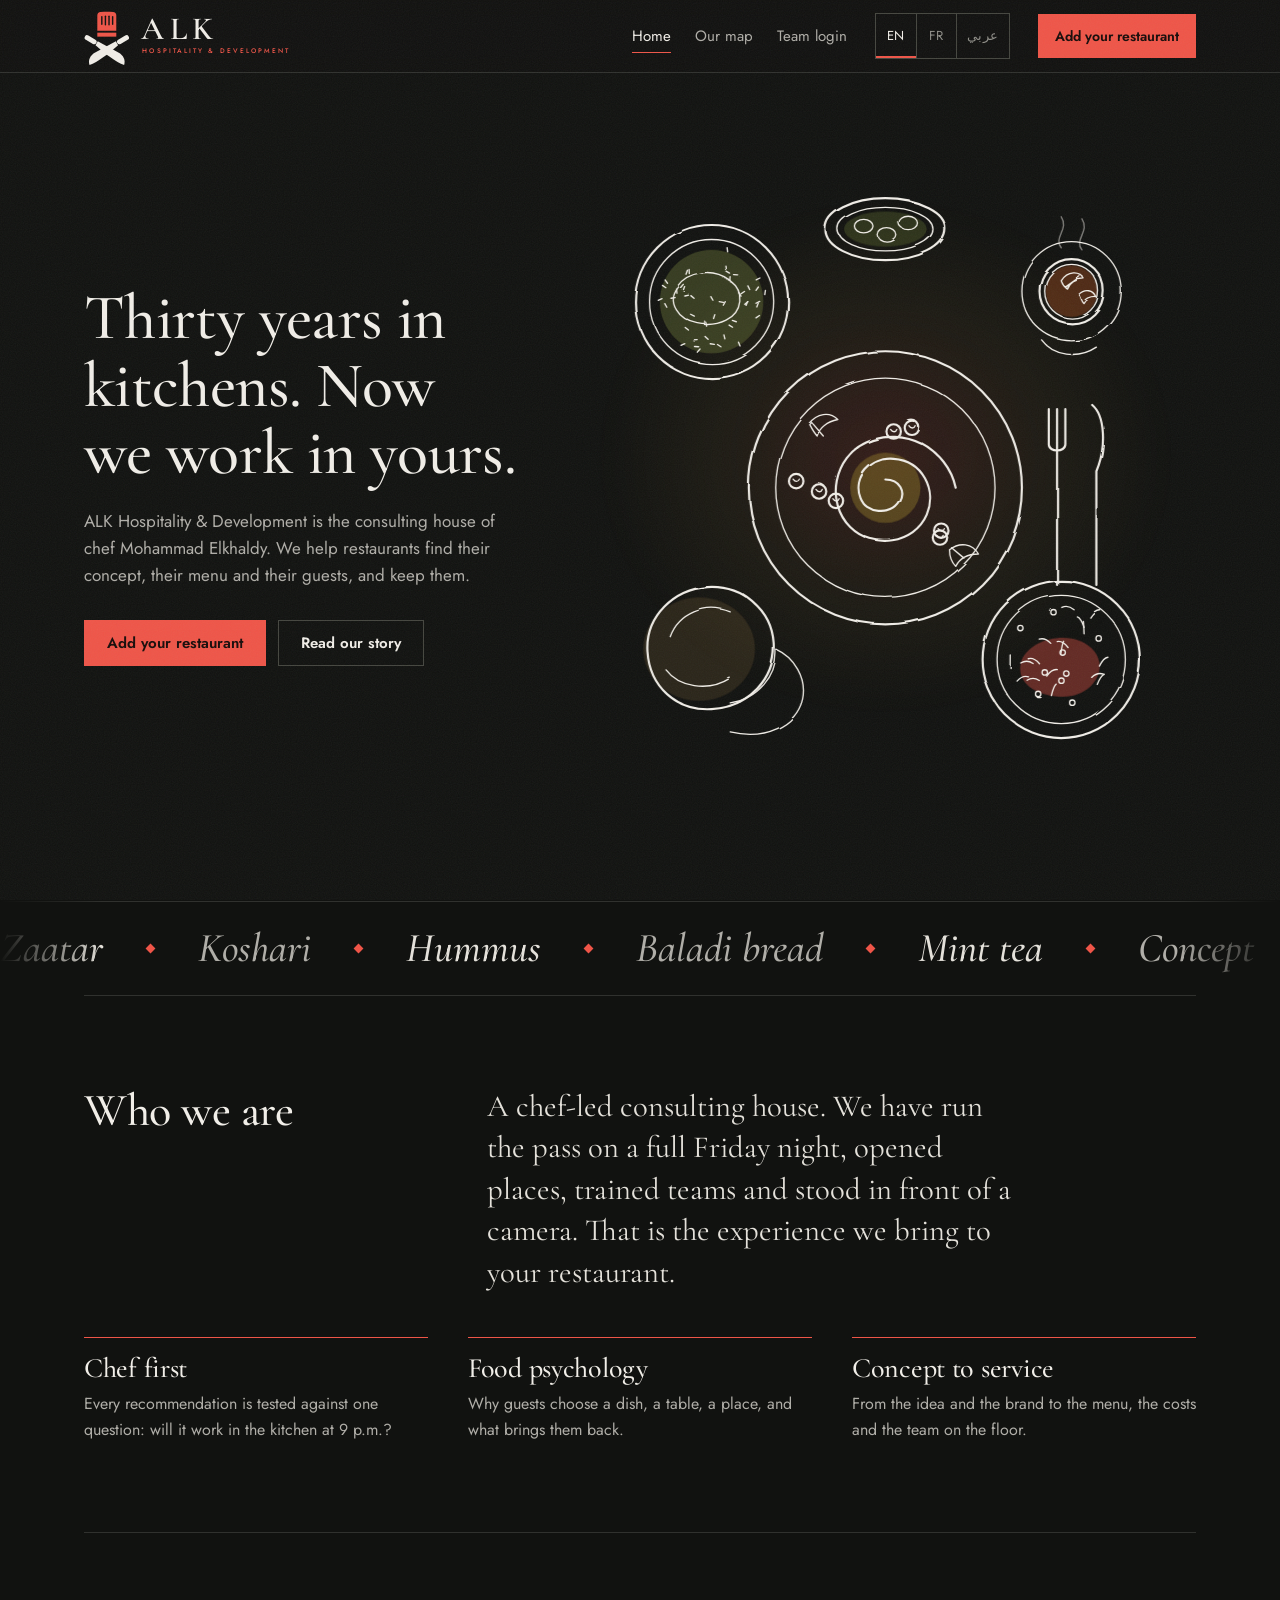
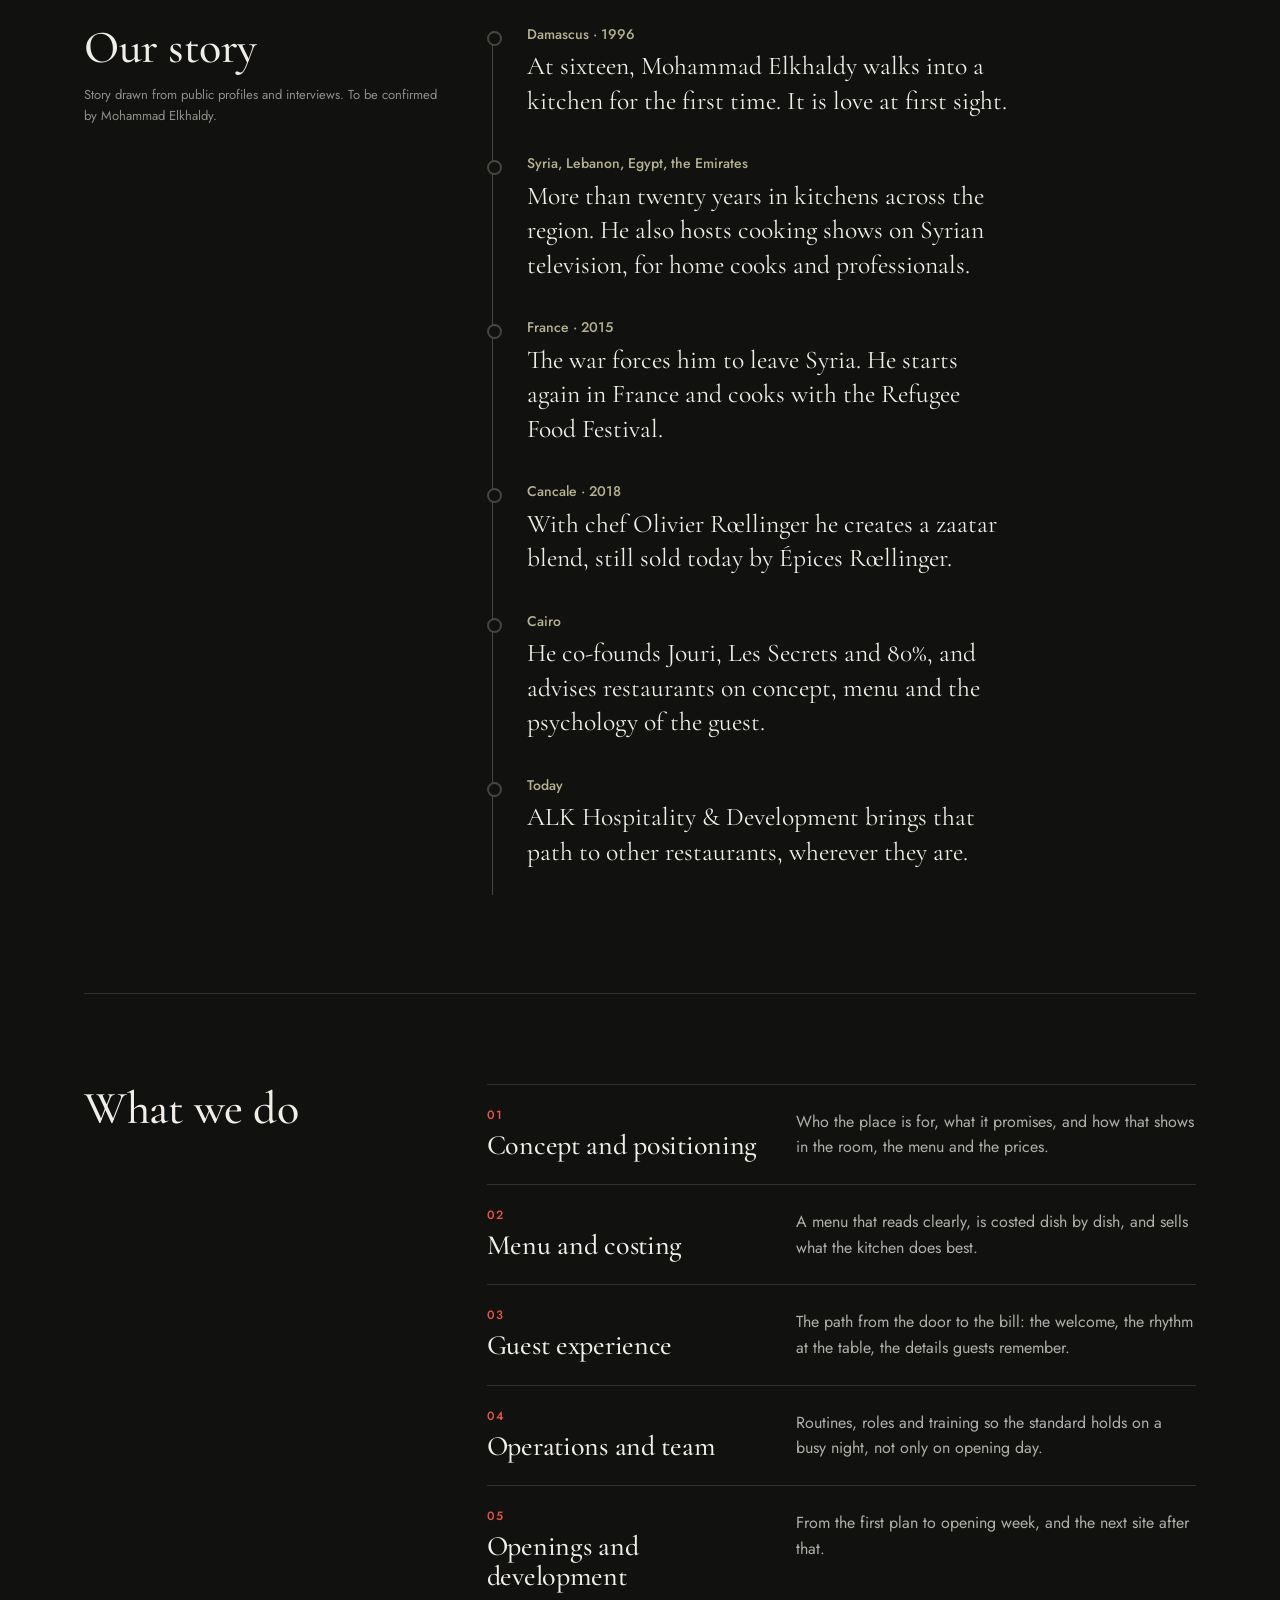
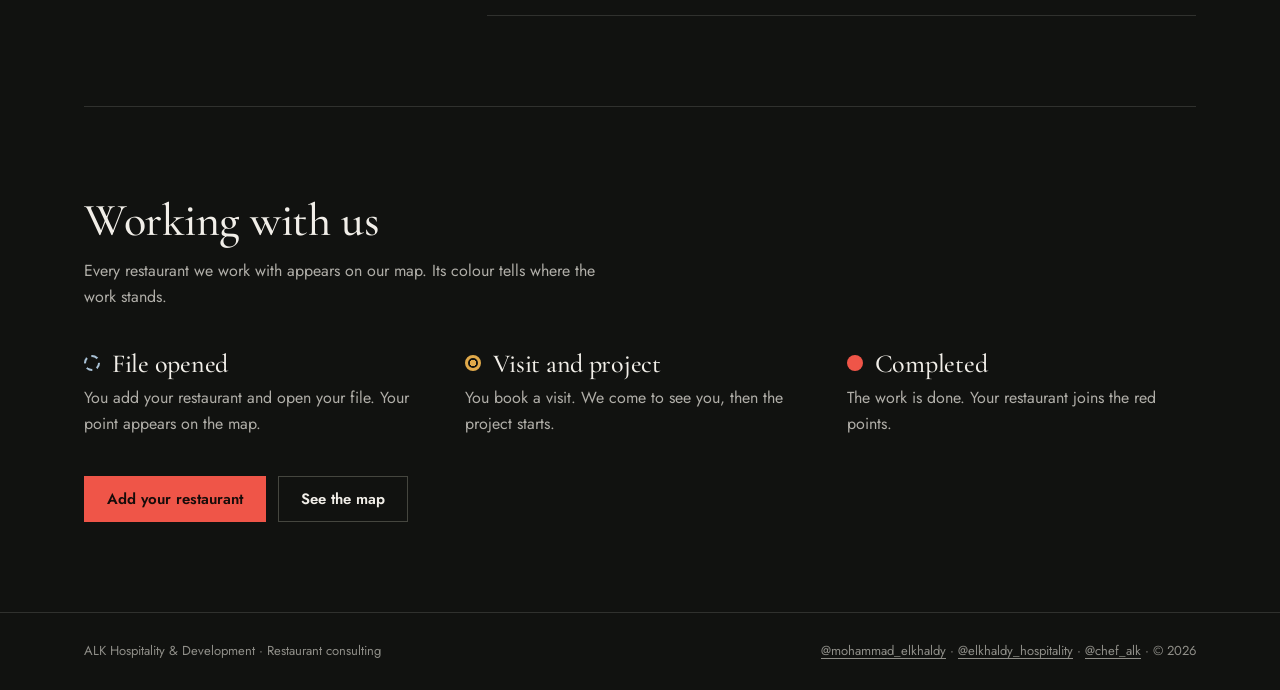
==== index.html @ 363c98c7 "Publish ALK Hospitality website Co-authored-by: Copilot App <223556219+Copilot@users.noreply.github." ====
<!DOCTYPE html>
<html lang="en" dir="ltr">
<head>
<meta charset="utf-8">
<meta name="viewport" content="width=device-width, initial-scale=1">
<meta name="theme-color" content="#111210">
<link rel="icon" href="favicon.svg" type="image/svg+xml">
<title>ALK Hospitality</title>
<link rel="preconnect" href="https://fonts.googleapis.com">
<link rel="preconnect" href="https://fonts.gstatic.com" crossorigin>
<link rel="stylesheet" href="https://fonts.googleapis.com/css2?family=Cormorant+Garamond:ital,wght@0,500;0,600;1,500&family=Jost:wght@400;500;600&family=Amiri:wght@400;700&family=IBM+Plex+Sans+Arabic:wght@400;500;600&display=swap">
<link rel="stylesheet" href="site.css">
<style>
.hero{display:grid;grid-template-columns:minmax(0,5fr) minmax(0,7fr);gap:48px;align-items:center;padding-block:40px 64px;min-height:calc(100vh - 72px)}
.hero h1{font-size:clamp(42px,5vw,68px)}
.hero p{color:var(--muted);font-size:17px;margin:22px 0 0;max-width:44ch}
.acts{display:flex;flex-wrap:wrap;gap:12px;margin-top:30px}
.table{position:relative}
.table::before{content:"";position:absolute;inset:6% 4% 12%;border-radius:50%;background:radial-gradient(closest-side,rgba(239,85,72,.16),rgba(224,169,74,.06) 55%,transparent);filter:blur(12px);animation:glow 7s ease-in-out infinite;pointer-events:none}
.table svg{position:relative}
@keyframes glow{0%,100%{opacity:.55;transform:scale(.95)}50%{opacity:1;transform:scale(1.05)}}
.hero h1,.hero p,.hero .acts{animation:rise 1.1s cubic-bezier(.16,1,.3,1) backwards}
.hero h1{animation-delay:.1s}.hero p{animation-delay:.3s}.hero .acts{animation-delay:.45s}
@keyframes rise{from{opacity:0;transform:translateY(32px)}}
.ticker{margin-inline:calc(50% - 50vw);overflow:hidden;direction:ltr;border-top:1px solid var(--line);padding-block:22px;mask-image:linear-gradient(90deg,transparent,#000 8%,#000 92%,transparent)}
.ticker .track{display:flex;width:max-content;animation:tick 55s linear infinite}
.ticker:hover .track{animation-play-state:paused}
.ticker span{display:flex;align-items:center;gap:44px;padding-inline-end:44px;white-space:nowrap;font:italic 500 clamp(26px,3.2vw,44px)/1.2 var(--display);color:#e4e1da}
.ticker span:nth-child(even){color:var(--muted)}
.ticker+.band{border-top:1px solid var(--line)}
.ticker i{flex:none;width:7px;height:7px;background:var(--red);transform:rotate(45deg)}
@keyframes tick{to{transform:translateX(-50%)}}
.table svg{display:block;width:100%;height:auto;max-height:calc(100vh - 150px)}
.table .note{margin:8px 0 0;text-align:center}
/* the drawing */
.ink{fill:none;stroke:#f1eee8;stroke-width:2.1;stroke-linecap:round;stroke-linejoin:round}
.ink .thin{stroke-width:1.3}
.wash{opacity:.9}
.anim .ink [pathLength]{stroke-dasharray:1;stroke-dashoffset:1;animation:draw var(--dur,1.2s) cubic-bezier(.65,0,.35,1) forwards;animation-delay:var(--t,0s)}
.anim .wash{opacity:0;animation:wash 1.4s ease-out forwards;animation-delay:var(--t,0s)}
.steam path{animation:steam 4s ease-in-out infinite;transform-box:fill-box;transform-origin:center}
.steam path+path{animation-delay:-2s}
@keyframes draw{to{stroke-dashoffset:0}}
@keyframes wash{to{opacity:.9}}
@keyframes steam{0%,100%{opacity:.15;transform:translateY(4px)}50%{opacity:.7;transform:translateY(-4px)}}
.diffs{display:grid;grid-template-columns:repeat(3,minmax(0,1fr));gap:40px;margin-top:44px}
.diffs h3{font-size:28px;padding-top:16px;border-top:1px solid var(--red)}
.diffs p{color:var(--muted);margin:8px 0 0}
.who p.big{font-family:var(--display);font-size:clamp(24px,2.4vw,32px);line-height:1.35;max-width:36ch;margin:0;color:#e4e1da}
:root[dir=rtl] .who p.big{line-height:1.7}
.story{list-style:none;margin:0;padding:0;position:relative}
.story::before{content:"";position:absolute;top:8px;bottom:8px;inset-inline-start:5px;width:1px;background:var(--line2)}
.story li{position:relative;padding:0 0 34px;padding-inline-start:40px}
.story::after{content:"";position:absolute;top:8px;bottom:8px;inset-inline-start:5px;width:1px;background:var(--red);transform-origin:top;transform:scaleY(var(--p,1));transition:transform .25s linear}
.story li::before{content:"";position:absolute;z-index:1;top:8px;inset-inline-start:0;width:11px;height:11px;border-radius:50%;background:var(--bg);border:2px solid var(--line2);transition:background .5s,border-color .5s,box-shadow .5s}
.story li.on::before{border-color:var(--red);background:var(--red);box-shadow:0 0 0 6px rgba(239,85,72,.14)}
.story li b{transition:color .5s}.story li.on b{color:var(--red-ink)}
.story b{display:block;font-weight:500;font-size:14px;color:var(--olive)}
.story p{margin:4px 0 0;font-family:var(--display);font-size:clamp(21px,2vw,26px);line-height:1.35;max-width:40ch}
:root[dir=rtl] .story p{line-height:1.75}
.status{list-style:none;margin:40px 0 0;padding:0;display:grid;grid-template-columns:repeat(3,minmax(0,1fr));gap:32px}
.status h3{font-size:26px;display:flex;align-items:center;gap:12px}
.status p{color:var(--muted);margin:8px 0 0}
.mk{flex:none;width:16px;height:16px;border-radius:50%}
.mk.done{background:var(--red)}.mk.progress{border:3px solid var(--gold);background:radial-gradient(circle,var(--gold) 0 3px,transparent 3.5px)}.mk.open{border:2px dashed var(--steel)}
.join-cta{display:flex;flex-wrap:wrap;gap:12px;margin-top:40px}
@media(prefers-reduced-motion:reduce){.story::after{transform:none}.story li::before{border-color:var(--red)}}
@media(max-width:900px){
  .hero{grid-template-columns:minmax(0,1fr);min-height:0;gap:24px;padding-top:28px}
  .diffs,.status{grid-template-columns:minmax(0,1fr);gap:28px}
}
</style>
</head>
<body>
<header>
  <div class="wrap bar">
    <a class="logo" href="index.html" aria-label="ALK Hospitality &amp; Development">
      <svg viewBox="0 0 236 60" aria-hidden="true"><mask id="toqueCut"><rect x="10" y="0" width="28" height="34" fill="#fff"/><g fill="#000"><rect x="18" y="8.5" width="1.5" height="9.5" rx=".75"/><rect x="21.8" y="8" width="1.5" height="10.5" rx=".75"/><rect x="25.6" y="8" width="1.5" height="10.5" rx=".75"/><rect x="29.4" y="8.5" width="1.5" height="9.5" rx=".75"/></g></mask><g class="toque" fill="#ef5548"><path mask="url(#toqueCut)" d="M14 24V7.6c0-2 1.4-3.3 3.3-3.4 4.5-.5 9-.5 13.4 0 1.9.1 3.3 1.4 3.3 3.4V24Z"/><rect x="14" y="26" width="20" height="4.2"/></g><g fill="#f1eee8"><g class="kl"><g transform="translate(1 30) rotate(30)"><path d="M2.6-2.6h8.6a2.6 2.6 0 0 1 0 5.2H2.6a2.6 2.6 0 0 1 0-5.2Z"/><path d="M14.2-2.3 39-2.9c6-.1 10.6 2.9 11.8 8.4-9.4 1.3-22.6-.1-36.6-3.1Z"/></g></g><g class="kr"><g transform="translate(47 30) scale(-1 1) rotate(30)"><path d="M2.6-2.6h8.6a2.6 2.6 0 0 1 0 5.2H2.6a2.6 2.6 0 0 1 0-5.2Z"/><path d="M14.2-2.3 39-2.9c6-.1 10.6 2.9 11.8 8.4-9.4 1.3-22.6-.1-36.6-3.1Z"/></g></g></g><g class="wm"><text x="60" y="33" fill="#f1eee8" font-family="Cormorant Garamond,Georgia,serif" font-size="34" font-weight="600" letter-spacing="6">ALK</text><text x="61.5" y="47.5" fill="#ef5548" font-family="Jost,Avenir Next,Segoe UI,sans-serif" font-size="7" font-weight="500" letter-spacing="2.2">HOSPITALITY &amp; DEVELOPMENT</text></g></svg>
    </a>
    <nav aria-label="Main"><a href="index.html" aria-current="page" data-t="navHome">Home</a><a href="map.html" data-t="navMap">Our map</a><a href="login.html">Team login</a></nav>
    <div class="langs" id="langs" role="group" aria-label="Language / Langue / اللغة"><button type="button" data-l="en" lang="en" aria-pressed="true">EN</button><button type="button" data-l="fr" lang="fr" aria-pressed="false">FR</button><button type="button" data-l="ar" lang="ar" aria-pressed="false">عربي</button></div>
    <a class="btn" href="map.html#join" data-t="cta">Add your restaurant</a>
  </div>
</header>

<main class="wrap">
  <section class="hero" aria-labelledby="h1">
    <div>
      <h1 id="h1" data-t="h1">Thirty years in kitchens. Now we work in yours.</h1>
      <p data-t="lead">ALK Hospitality &amp; Development is the consulting house of chef Mohammad Elkhaldy.</p>
      <div class="acts"><a class="btn" href="map.html#join" data-t="cta">Add your restaurant</a><a class="btn ghost" href="#story" data-t="readStory">Read our story</a></div>
    </div>
    <figure class="table" style="margin:0">
      <svg id="draw" viewBox="0 0 600 600" role="img" aria-labelledby="drawcap">
        <defs>
          <filter id="hand" x="-5%" y="-5%" width="110%" height="110%"><feTurbulence type="fractalNoise" baseFrequency=".022" numOctaves="2" seed="7"/><feDisplacementMap in="SourceGraphic" scale="3.2"/></filter>
        </defs>
        <!-- washes: colour sits inside the lines -->
        <g class="wash" style="--t:5.2s">
          <circle cx="132" cy="132" r="50" fill="#6f7a3a" opacity=".45"/>
          <circle cx="300" cy="312" r="34" fill="#b9a02e" opacity=".35"/>
          <path d="M432,478 c10,-22 52,-30 70,-8 c14,18 -2,44 -30,44 c-26,0 -48,-14 -40,-36z" fill="#ef5548" opacity=".42"/>
          <circle cx="480" cy="122" r="25" fill="#9c4a1e" opacity=".5"/>
          <ellipse cx="300" cy="62" rx="40" ry="17" fill="#4f5a2a" opacity=".5"/>
          <ellipse cx="120" cy="468" rx="54" ry="50" fill="#c99a5b" opacity=".16"/>
        </g>
        <g class="ink" filter="url(#hand)" id="lines">
          <!-- zaatar bowl, top left -->
          <circle cx="132" cy="132" r="74" style="--t:.1s"/>
          <circle cx="132" cy="132" r="60" class="thin" style="--t:.5s"/>
          <path d="M100,118 c10,-14 34,-18 50,-6 c14,10 12,30 -4,38 c-16,8 -40,4 -48,-10 c-5,-8 -3,-16 2,-22" class="thin" style="--t:1s"/>
          <g id="zaatar" class="thin"></g>
          <!-- hummus plate, centre -->
          <circle cx="300" cy="312" r="132" style="--t:.4s;--dur:1.5s"/>
          <circle cx="300" cy="312" r="106" class="thin" style="--t:.9s;--dur:1.4s"/>
          <path d="M300,312 m0,-8 c14,0 20,12 14,22 c-8,14 -32,12 -38,-4 c-8,-20 10,-40 32,-38 c28,2 42,30 32,54 c-12,28 -52,34 -74,12 c-24,-24 -16,-68 16,-82 c36,-16 78,6 86,44" style="--t:1.6s;--dur:2s"/>
          <g id="chick"></g>
          <path d="M226,250 c8,-10 20,-12 28,-4 c-10,2 -18,8 -20,16 c-4,-4 -6,-8 -8,-12z M240,262 l-12,-14" class="thin" style="--t:3.4s"/>
          <path d="M362,372 c10,-8 22,-6 28,4 c-10,0 -18,4 -22,12 c-4,-4 -6,-10 -6,-16z M376,380 l-12,-10" class="thin" style="--t:3.6s"/>
          <!-- mint tea, top right -->
          <circle cx="480" cy="122" r="48" class="thin" style="--t:.7s"/>
          <circle cx="480" cy="122" r="31" style="--t:1.1s"/>
          <circle cx="480" cy="122" r="26" class="thin" style="--t:1.4s"/>
          <path d="M470,112 c6,-10 18,-10 22,-2 c-8,0 -14,4 -16,10 c-3,-2 -5,-5 -6,-8z M474,118 l14,-10 M488,126 c6,-6 14,-4 16,2 c-6,0 -10,2 -12,6 c-2,-2 -3,-5 -4,-8z" class="thin" style="--t:2.6s"/>
          <path d="M452,170 c10,14 34,18 52,6" class="thin" style="--t:2s"/>
          <!-- cutlery, right of the plate -->
          <path d="M466,236 l0,170 M458,236 l0,34 c0,8 16,8 16,0 l0,-34 M466,236 l0,30" style="--t:2.2s"/>
          <path d="M500,232 c12,10 14,40 4,64 l0,110" style="--t:2.4s"/>
          <!-- baladi bread, bottom left -->
          <path d="M70,470 c-2,-34 26,-60 58,-62 c34,-2 62,22 64,54 c2,34 -24,62 -60,64 c-34,2 -60,-22 -62,-56z" style="--t:1.2s"/>
          <path d="M92,456 c8,-22 34,-34 58,-24 M88,488 c12,16 40,22 62,8" class="thin" style="--t:2.8s"/>
          <path d="M150,520 c26,-4 46,-26 44,-52 c18,8 30,28 26,48 c-6,26 -36,40 -70,32" class="thin" style="--t:2s"/>
          <!-- koshari bowl, bottom right -->
          <circle cx="470" cy="478" r="76" style="--t:1.4s"/>
          <circle cx="470" cy="478" r="62" class="thin" style="--t:1.8s"/>
          <g id="kosh" class="thin"></g>
          <!-- olives dish, top -->
          <ellipse cx="300" cy="62" rx="58" ry="30" style="--t:1.6s"/>
          <ellipse cx="300" cy="62" rx="46" ry="21" class="thin" style="--t:2s"/>
          <ellipse cx="280" cy="60" rx="9" ry="6.5" class="thin" style="--t:3s;--dur:.5s"/>
          <ellipse cx="302" cy="68" rx="9" ry="6.5" class="thin" style="--t:3.2s;--dur:.5s"/>
          <ellipse cx="322" cy="56" rx="9" ry="6.5" class="thin" style="--t:3.4s;--dur:.5s"/>
        </g>
        <g class="steam" stroke="#f1eee8" stroke-width="1.3" fill="none" stroke-linecap="round" opacity=".5">
          <path d="M470,80 c-8,-10 8,-18 0,-30"/><path d="M490,82 c-8,-10 8,-18 0,-30"/>
        </g>
      </svg>
      <figcaption class="vh" id="drawcap" data-t="drawNote"></figcaption>
    </figure>
  </section>

  <div class="ticker" aria-hidden="true"><div class="track" id="ticker"></div></div>

  <section class="band who" aria-labelledby="h-who">
    <div class="split">
      <h2 id="h-who" data-t="whoTitle">Who we are</h2>
      <p class="big" data-t="whoBody">A chef-led consulting house.</p>
    </div>
    <div class="diffs" id="diffs"></div>
  </section>

  <section class="band split" id="story" aria-labelledby="h-story">
    <div><h2 id="h-story" data-t="storyTitle">Our story</h2><p class="note" data-t="storyNote" style="margin-top:14px"></p></div>
    <ol class="story" id="storyList"></ol>
  </section>

  <section class="band split" aria-labelledby="h-svc">
    <h2 id="h-svc" data-t="svcTitle">What we do</h2>
    <ul class="rows" id="svc"></ul>
  </section>

  <section class="band" aria-labelledby="h-join">
    <h2 id="h-join" data-t="joinTitle">Working with us</h2>
    <p style="color:var(--muted);max-width:52ch;margin:14px 0 0" data-t="joinBody"></p>
    <ol class="status" id="steps"></ol>
    <div class="join-cta"><a class="btn" href="map.html#join" data-t="cta">Add your restaurant</a><a class="btn ghost" href="map.html" data-t="seeMap">See the map</a></div>
  </section>
</main>

<footer><div class="wrap"><span data-t="foot"></span><span><a href="https://www.instagram.com/mohammad_elkhaldy/">@mohammad_elkhaldy</a> · <a href="https://www.instagram.com/elkhaldy_hospitality/">@elkhaldy_hospitality</a> · <a href="https://www.instagram.com/chef_alk/">@chef_alk</a> · © 2026</span></div></footer>

<script src="site.js"></script>
<script>
{
// seeded scatter for zaatar specks, chickpeas and koshari
let seed = 11; const rnd = () => (seed = (seed * 16807) % 2147483647) / 2147483647;
const NS = "http://www.w3.org/2000/svg";
const add = (g, tag, attrs) => { const e = document.createElementNS(NS, tag); for (const k in attrs) e.setAttribute(k, attrs[k]); g.appendChild(e); return e; };
const scatter = (id, cx, cy, r, n, fn) => { const g = document.getElementById(id); for (let i = 0; i < n; i++) { const a = rnd() * 6.283, d = Math.sqrt(rnd()) * r; fn(g, cx + Math.cos(a) * d, cy + Math.sin(a) * d, i); } };
scatter("zaatar", 132, 132, 52, 46, (g, x, y, i) => { const a = rnd() * 6.283; add(g, "path", {d:`M${x.toFixed(1)},${y.toFixed(1)} l${(Math.cos(a)*4).toFixed(1)},${(Math.sin(a)*4).toFixed(1)}`, style:`--t:${(1.8 + i * .03).toFixed(2)}s;--dur:.4s`}); });
scatter("chick", 300, 312, 90, 9, (g, x, y, i) => { if (Math.hypot(x - 300, y - 312) < 46) return; add(g, "circle", {cx:x.toFixed(1), cy:y.toFixed(1), r:7, style:`--t:${(3 + i * .1).toFixed(2)}s;--dur:.6s`}); add(g, "path", {class:"thin", d:`M${(x-3).toFixed(1)},${(y-2).toFixed(1)} c2,3 5,3 6,0`, style:`--t:${(3.2 + i * .1).toFixed(2)}s;--dur:.4s`}); });
scatter("kosh", 470, 478, 50, 26, (g, x, y, i) => { const a = rnd() * 6.283; if (i % 3 === 0) add(g, "circle", {cx:x.toFixed(1), cy:y.toFixed(1), r:2.6, style:`--t:${(3 + i * .04).toFixed(2)}s;--dur:.3s`}); else add(g, "path", {d:`M${x.toFixed(1)},${y.toFixed(1)} q${(Math.cos(a)*6).toFixed(1)},${(Math.sin(a)*6-4).toFixed(1)} ${(Math.cos(a)*12).toFixed(1)},${(Math.sin(a)*12).toFixed(1)}`, style:`--t:${(2.8 + i * .04).toFixed(2)}s;--dur:.5s`}); });
document.querySelectorAll("#lines path, #lines circle").forEach(e => e.setAttribute("pathLength", "1"));
if (!matchMedia("(prefers-reduced-motion: reduce)").matches) document.getElementById("draw").classList.add("anim");

function render(){
  const d = t();
  $("diffs").innerHTML = d.diffs.map(x => `<div><h3>${esc(x[0])}</h3><p>${esc(x[1])}</p></div>`).join("");
  $("storyList").innerHTML = d.story.map(x => `<li><b>${esc(x[0])}</b><p>${esc(x[1])}</p></li>`).join("");
  $("svc").innerHTML = d.svc.map(x => `<li><h3>${esc(x[0])}</h3><p>${esc(x[1])}</p></li>`).join("");
  const cls = ["open", "progress", "done"];
  const words = d.ticker.map(w => `<span>${esc(w)}<i></i></span>`).join("");
  $("ticker").innerHTML = words + words;
  $("steps").innerHTML = d.joinSteps.map((x, i) => `<li><h3><span class="mk ${cls[i]}" aria-hidden="true"></span>${esc(x[0])}</h3><p>${esc(x[1])}</p></li>`).join("");
}
initLang(render);
}
</script>
</body>
</html>
---- site.css ----
/* VOICE: quiet, assured hospitality. A maître d' who knows the room.
   IDEA: a chef's sketchbook and a consultant's survey map, both in ink on a black table.
   PICTURE: home = a table seen from above, drawn by hand line by line; map = hand-drawn Egypt with status points.
   COLOUR and TYPE: graphite ground, warm white ink, signal red for finished work, gold for work in progress, steel for newly opened files.
   LAYOUT: two pages sharing one rail: home (who we are, story, services, how to join), map (status map, case file, join flow). */
:root{color-scheme:dark;--bg:#111210;--panel:#181917;--land:#22231f;--line:#30312e;--line2:#45463f;--ink:#f1eee8;--muted:#b0aea8;--quiet:#8f8e88;
  --red:#ef5548;--gold:#e0a94a;--steel:#a9c2d6;--red-ink:#ffd9d3;--olive:#b4b290;
  --display:"Cormorant Garamond",Georgia,serif;--sans:Jost,"Avenir Next",Avenir,"Segoe UI",sans-serif}
:root[dir=rtl]{--display:Amiri,"Times New Roman",serif;--sans:"IBM Plex Sans Arabic",Tahoma,sans-serif}
:root[data-theme=light],:root[data-theme=dark]{color-scheme:dark}
[hidden]{display:none!important}
*{box-sizing:border-box;min-width:0}
html{scroll-behavior:smooth;scroll-padding-top:84px}
body{margin:0;background:var(--bg);color:var(--ink);font:16px/1.6 var(--sans);overflow-x:clip;-webkit-font-smoothing:antialiased}
::selection{background:var(--red);color:#111210}
input,select,textarea{caret-color:var(--red)}
*{scrollbar-color:var(--line2) transparent;scrollbar-width:thin}
a{color:inherit;text-underline-offset:.25em}
button,input,select,textarea{font:inherit;color:inherit}
:focus-visible{outline:2px solid var(--olive);outline-offset:3px}
.wrap{max-width:1240px;margin:0 auto;padding-inline:max(5vw,16px)}
h1,h2,h3{font-family:var(--display);font-weight:500;line-height:1.05;margin:0;text-wrap:balance;letter-spacing:-.01em}
:root[dir=rtl] :is(h1,h2,h3){line-height:1.35;letter-spacing:0}
h2{font-size:clamp(34px,3.6vw,48px)}
.note{font-size:13px;color:var(--quiet)}
.vh{position:absolute;width:1px;height:1px;overflow:hidden;clip-path:inset(50%);white-space:nowrap}
.btn{display:inline-flex;align-items:center;justify-content:center;gap:10px;min-height:46px;padding:0 22px;border:1px solid var(--red);background:var(--red);color:#170c0a;font-weight:600;font-size:15px;cursor:pointer;text-decoration:none;transition:background .25s,color .25s,border-color .25s,transform .35s cubic-bezier(.16,1,.3,1),box-shadow .35s}
.btn:hover{background:#ff6c60;transform:translateY(-2px);box-shadow:0 14px 34px -14px rgba(239,85,72,.85)}
.btn.ghost:hover{box-shadow:none}
.btn.ghost{background:transparent;color:var(--ink);border-color:var(--line2)}
.btn.ghost:hover{border-color:var(--ink)}
.btn[disabled]{opacity:.45;cursor:not-allowed}

header{position:sticky;top:0;z-index:50;background:rgba(17,18,16,.94);backdrop-filter:blur(8px);border-bottom:1px solid var(--line)}
.bar{display:flex;align-items:center;gap:28px;height:72px}
.logo{display:block;flex:none;direction:ltr}
.logo svg{display:block;width:224px;height:auto;overflow:visible}
nav{display:flex;gap:24px;margin-inline-start:auto;font-size:15px}
nav a{white-space:nowrap;text-decoration:none;color:var(--muted);padding-block:4px;border-bottom:1px solid transparent}
nav a:hover{color:var(--ink)}
nav a[aria-current=page]{color:var(--ink);border-color:var(--red)}
.langs{display:flex;flex:none;border:1px solid var(--line2)}
.langs button{min-height:44px;min-width:40px;padding:0 10px;border:0;background:none;cursor:pointer;font-size:13px;letter-spacing:.04em;color:var(--quiet)}
.langs button+button{border-inline-start:1px solid var(--line2)}
.langs button:hover{color:var(--ink)}
.langs button[aria-pressed=true]{color:var(--ink);box-shadow:inset 0 -2px 0 var(--red)}
.bar .btn{min-height:44px;padding:0 16px;font-size:14px}

.band{padding-block:clamp(56px,7vw,104px);border-top:1px solid var(--line)}
.split{display:grid;grid-template-columns:minmax(0,4fr) minmax(0,8fr);gap:48px}
@media(min-width:901px){.split>h2{position:sticky;top:110px;align-self:start}}
.rows{list-style:none;margin:0;padding:0}
.rows{counter-reset:r}
.rows li{counter-increment:r;transition:background .5s;display:grid;grid-template-columns:minmax(0,5fr) minmax(0,7fr);gap:24px;padding:24px 0;border-top:1px solid var(--line)}
.rows li:last-child{border-bottom:1px solid var(--line)}
.rows h3{font-size:28px;transition:transform .5s cubic-bezier(.16,1,.3,1),color .3s}
.rows h3::before{content:counter(r,decimal-leading-zero);display:block;margin-bottom:10px;font:500 12px/1 var(--sans);letter-spacing:.14em;color:var(--red)}
.rows li:hover{background:linear-gradient(90deg,rgba(239,85,72,.07),transparent 75%)}
:root[dir=rtl] .rows li:hover{background:linear-gradient(-90deg,rgba(239,85,72,.07),transparent 75%)}
.rows li:hover h3{transform:translateX(8px)}
:root[dir=rtl] .rows li:hover h3{transform:translateX(-8px)}
.rows p{margin:0;color:var(--muted);max-width:52ch}

.field{display:block;margin-top:14px}
.field>span{display:block;font-size:13px;color:var(--muted);margin-bottom:4px}
.field :is(input,select){width:100%;min-height:46px;padding:10px 12px;font-size:16px;background:var(--bg);border:1px solid var(--line2);border-radius:0;appearance:none;text-overflow:ellipsis}
.field select{padding-inline-end:34px;background-image:linear-gradient(45deg,transparent 50%,var(--muted) 50%),linear-gradient(-45deg,transparent 50%,var(--muted) 50%);background-size:6px 6px;background-repeat:no-repeat;background-position:calc(100% - 18px) 50%,calc(100% - 12px) 50%}
:root[dir=rtl] .field select{background-position:12px 50%,18px 50%}
.field input[type=date]{color-scheme:dark}
.field :is(input,select):hover{border-color:var(--quiet)}
.field :is(input,select):focus{outline:none;border-color:var(--olive)}
.field [aria-invalid=true]{border-color:var(--red)}
.err{display:block;font-style:normal;font-size:13px;color:#ff8d82;margin-top:4px}
.err:empty{display:none}
.grid2{display:grid;grid-template-columns:minmax(0,1fr) minmax(0,1fr);gap:0 14px}

footer{border-top:1px solid var(--line);padding-block:28px;font-size:13px;color:var(--quiet)}
footer .wrap{display:flex;justify-content:space-between;gap:16px;flex-wrap:wrap}


/* ---------- life ---------- */
/* paper grain over everything */
body::after{content:"";position:fixed;inset:0;z-index:100;pointer-events:none;opacity:.06;background-image:url("data:image/svg+xml,%3Csvg xmlns='http://www.w3.org/2000/svg' width='180' height='180'%3E%3Cfilter id='n'%3E%3CfeTurbulence type='fractalNoise' baseFrequency='.85' numOctaves='2' stitchTiles='stitch'/%3E%3C/filter%3E%3Crect width='100%25' height='100%25' filter='url(%23n)'/%3E%3C/svg%3E")}
/* logo: the toque settles, the knives cross, the name slides in */
.logo .toque{transform-box:fill-box;transform-origin:50% 100%;transition:transform .5s cubic-bezier(.16,1,.3,1);animation:toque 1s cubic-bezier(.16,1,.3,1) backwards}
.logo .kl,.logo .kr{transform-box:fill-box;transform-origin:50% 50%;animation:knifeL 1s .2s cubic-bezier(.16,1,.3,1) backwards}
.logo .kr{animation-name:knifeR}
.logo .wm{animation:wm 1s .35s cubic-bezier(.16,1,.3,1) backwards}
.logo:hover .toque{transform:translateY(-2px) rotate(-5deg)}
@keyframes toque{from{opacity:0;transform:translateY(8px) scale(.6)}}
@keyframes knifeL{from{opacity:0;transform:rotate(-38deg)}}
@keyframes knifeR{from{opacity:0;transform:rotate(38deg)}}
@keyframes wm{from{opacity:0;transform:translateX(-10px)}}
/* sections rise in as they enter the screen */
.rv{opacity:0;transform:translateY(28px);transition:opacity 1s cubic-bezier(.16,1,.3,1),transform 1s cubic-bezier(.16,1,.3,1)}
.rv.in{opacity:1;transform:none}
.rv .stg>*{opacity:0;transform:translateY(18px);transition:opacity .9s cubic-bezier(.16,1,.3,1),transform .9s cubic-bezier(.16,1,.3,1)}
.rv.in .stg>*{opacity:1;transform:none}
.rv.in .stg>:nth-child(2){transition-delay:.09s}.rv.in .stg>:nth-child(3){transition-delay:.18s}.rv.in .stg>:nth-child(4){transition-delay:.27s}.rv.in .stg>:nth-child(5){transition-delay:.36s}.rv.in .stg>:nth-child(6){transition-delay:.45s}

@media(max-width:900px){
  nav{gap:16px;font-size:14px}.bar{gap:14px}.bar .btn{display:none}
  .split{grid-template-columns:minmax(0,1fr);gap:28px}
}
@media(max-width:600px){
  .logo svg{width:120px}.bar{gap:10px}nav{gap:10px;font-size:13px}.langs button{min-width:30px;padding:0 5px;font-size:12px}
  .rows li{grid-template-columns:minmax(0,1fr);gap:8px}
  .grid2{grid-template-columns:minmax(0,1fr)}
}
@media(max-width:380px){.logo svg{width:100px}.bar{gap:8px}nav{gap:8px}}
@media(prefers-reduced-motion:reduce){html{scroll-behavior:auto}.rv,.rv .stg>*{opacity:1!important;transform:none!important}*,*::before,*::after{animation:none!important;transition:none!important}}

/* ---------- team demo access ---------- */
.login-shell{min-height:calc(100vh - 72px);display:grid;place-items:center;padding-block:48px}
.login-card{width:min(520px,100%);border:1px solid var(--line);background:var(--panel);padding:32px}
.login-card h1{font-size:clamp(38px,6vw,56px)}
.login-card>p{color:var(--muted)}
.login-card form{margin-top:24px}
.demo-warning{margin-top:18px;padding:12px 14px;border:1px solid var(--gold);color:#e8c98e;font-size:13px}
.demo-users{display:grid;gap:8px;margin-top:16px;padding:14px;border:1px solid var(--line);color:var(--muted);font-size:13px}
.demo-users code{color:var(--ink)}
.dashboard{padding-block:48px 80px}
.dashboard-head{display:flex;justify-content:space-between;align-items:end;gap:20px;margin-bottom:32px}
.dashboard-grid{display:grid;grid-template-columns:minmax(0,1fr) minmax(260px,.7fr);gap:18px}
.panel{border:1px solid var(--line);background:var(--panel);padding:22px}
.panel h2{font-size:28px;margin-bottom:16px}
.panel-list{list-style:none;margin:0;padding:0}
.panel-list li{display:flex;justify-content:space-between;gap:14px;padding:12px 0;border-bottom:1px solid var(--line)}
.panel-list li:last-child{border-bottom:0}
.panel-list small{color:var(--quiet)}
.metric{font-family:var(--display);font-size:44px;color:var(--red-ink)}
.stack{display:grid;gap:10px;margin-top:14px}
.stack textarea{width:100%;min-height:100px;padding:12px;background:var(--bg);border:1px solid var(--line2);resize:vertical}
@media(max-width:760px){.dashboard-grid{grid-template-columns:minmax(0,1fr)}.dashboard-head{align-items:start;flex-direction:column}.login-card{padding:22px}}
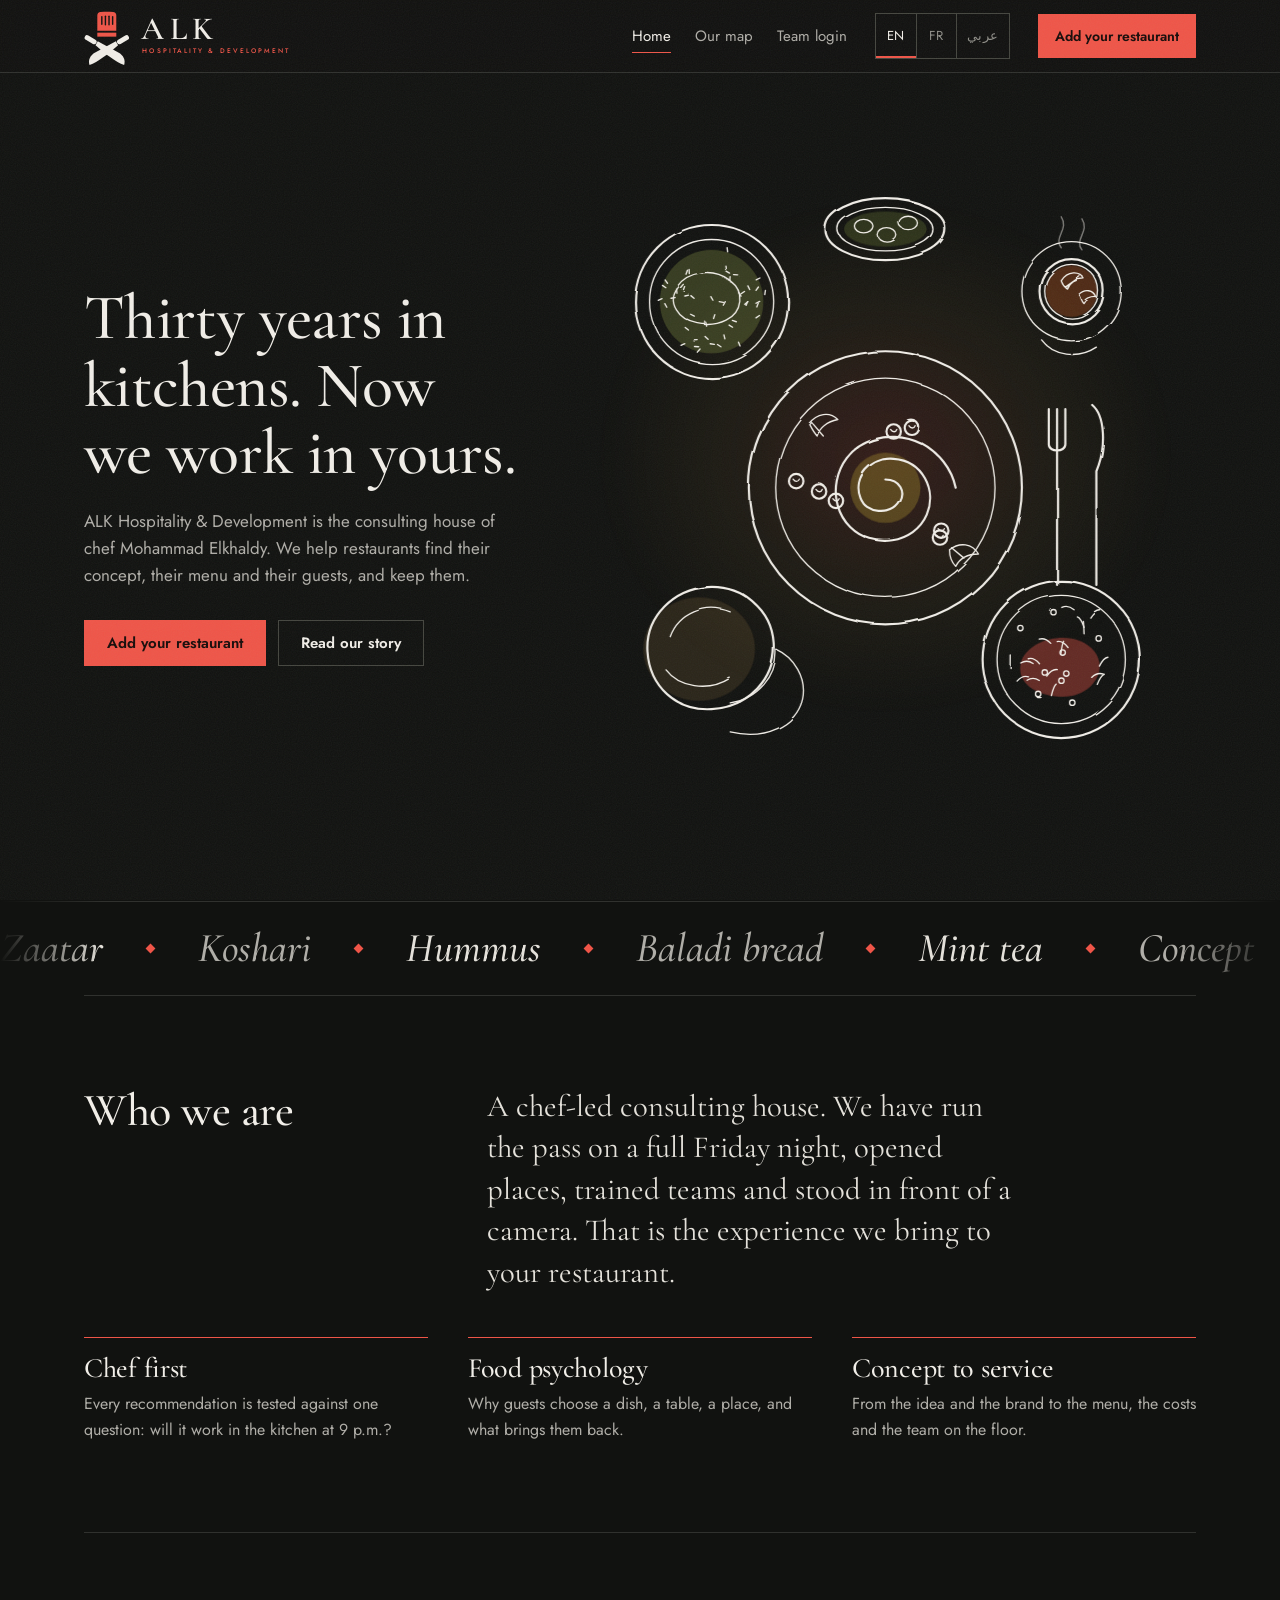
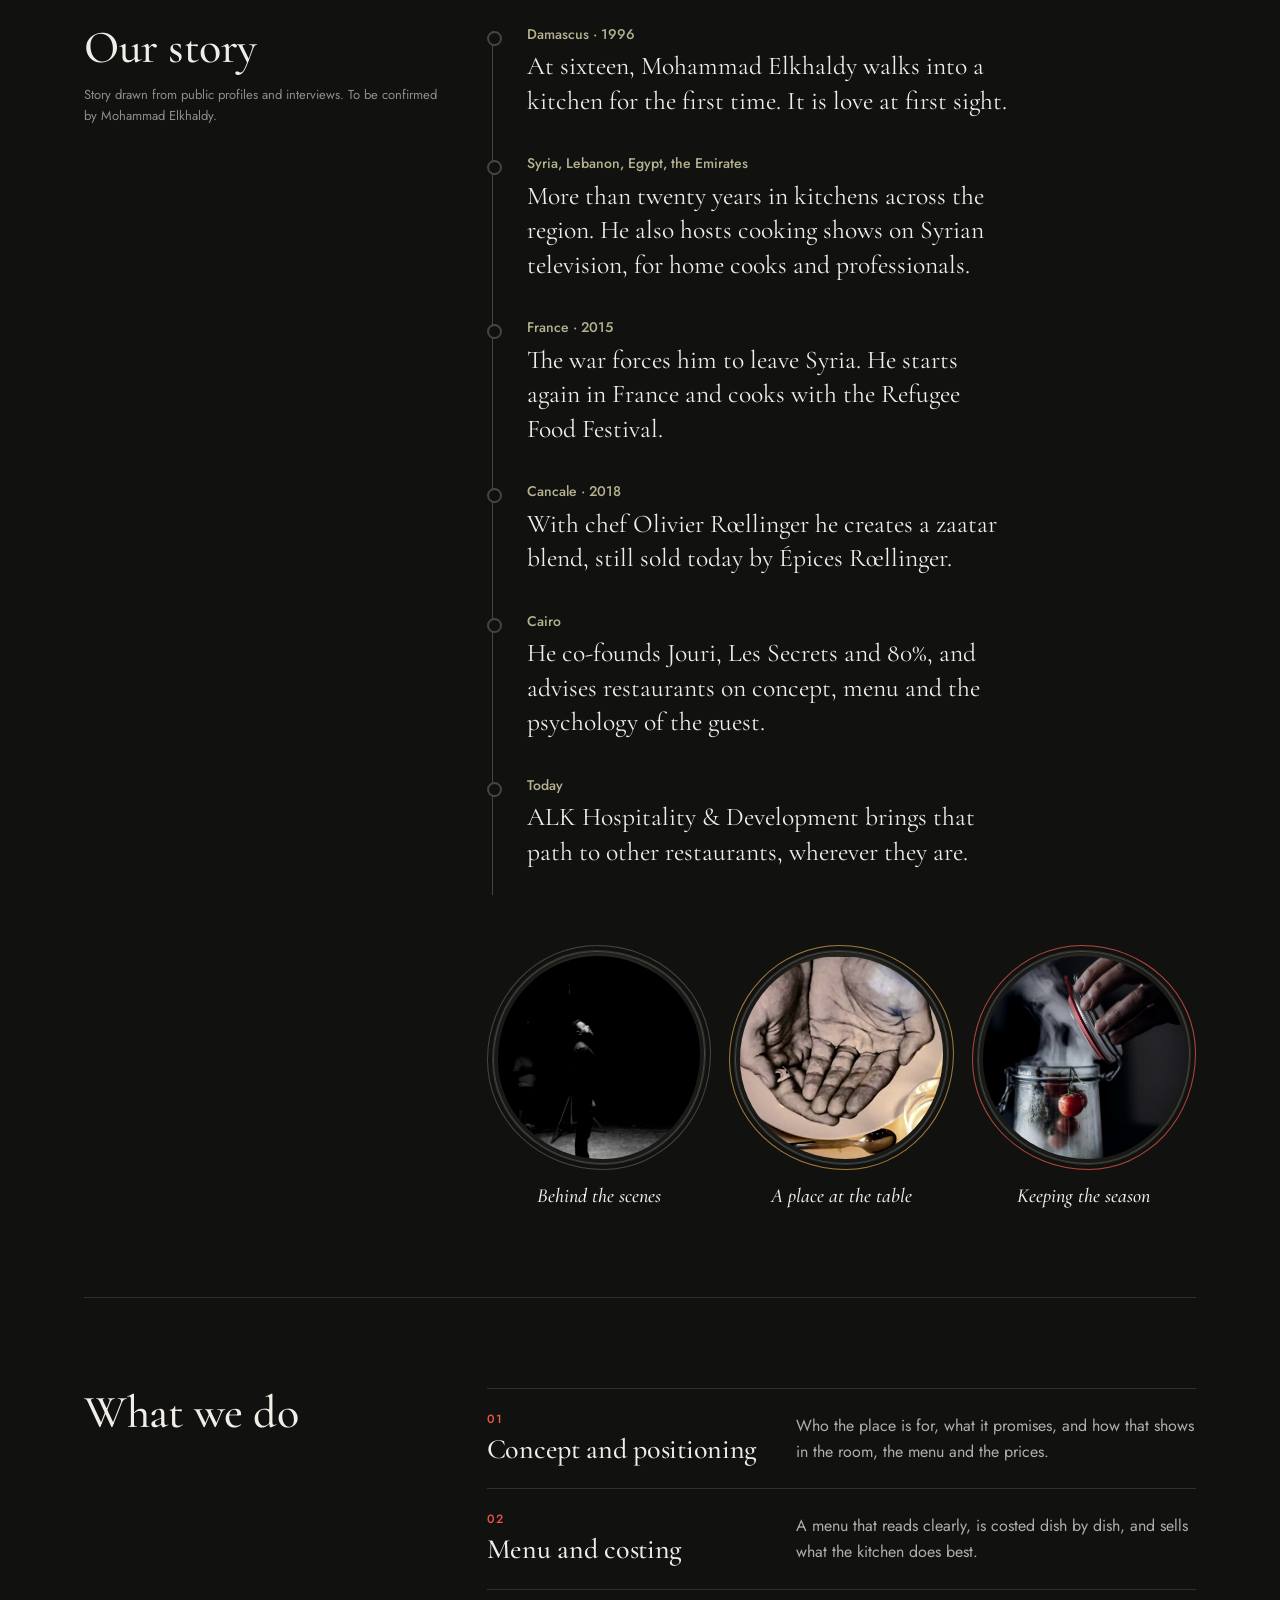
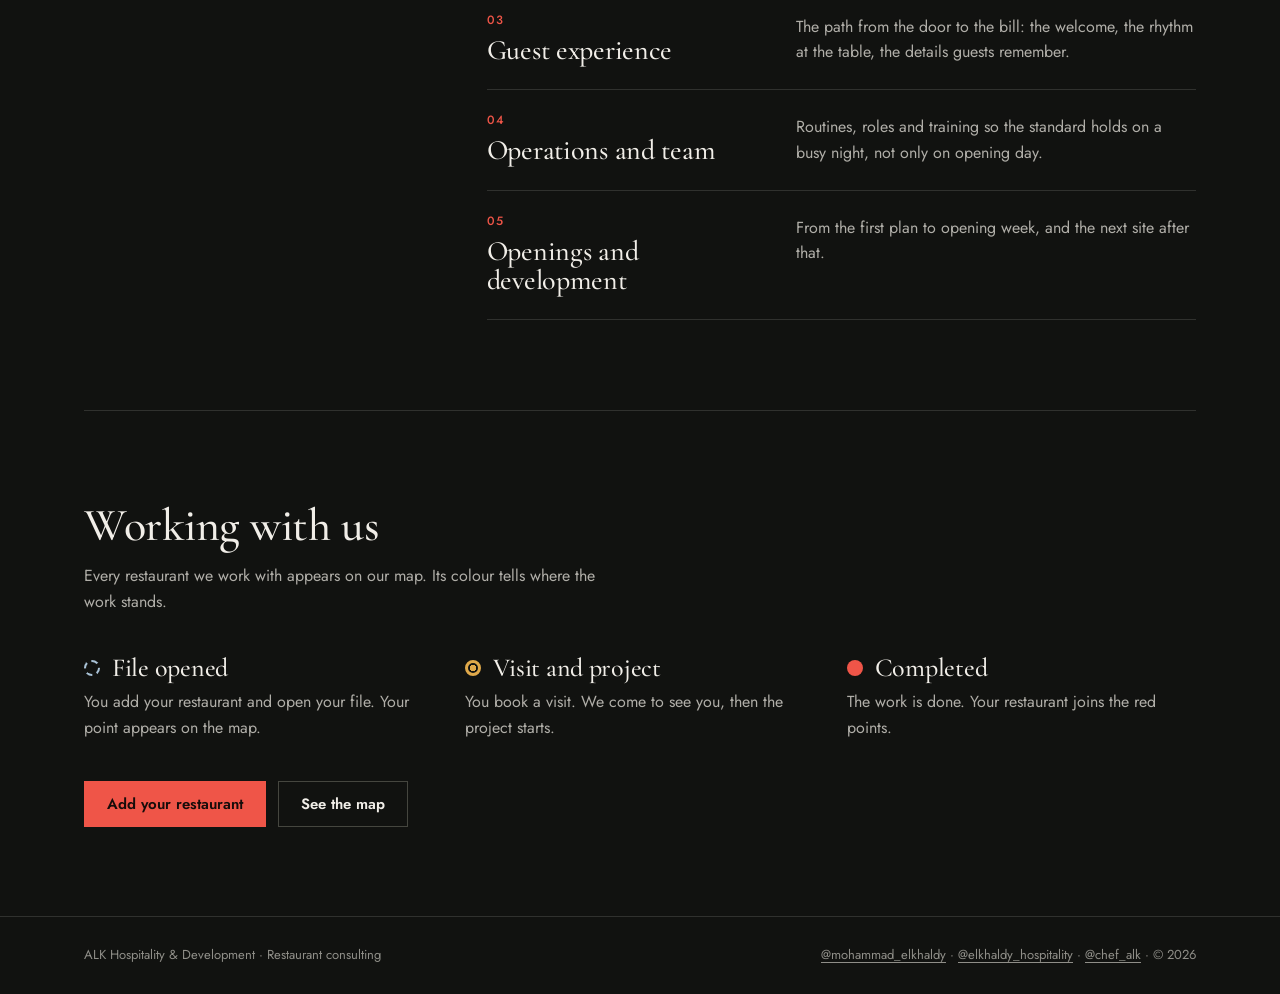
==== commit c45d6c44: "Add plate-framed story photos Co-authored-by: Copilot App <223556219+Copilot@users.noreply.github.co" ====
--- a/index.html
+++ b/index.html
@@ -161,7 +161,23 @@
 
   <section class="band split" id="story" aria-labelledby="h-story">
     <div><h2 id="h-story" data-t="storyTitle">Our story</h2><p class="note" data-t="storyNote" style="margin-top:14px"></p></div>
-    <ol class="story" id="storyList"></ol>
+    <div class="story-content">
+      <ol class="story" id="storyList"></ol>
+      <div class="story-photos" role="group" aria-label="Story in photographs" data-t-aria="storyPhotoGroup">
+        <figure>
+          <div class="story-plate"><img src="images/story/studio.png" alt="A man standing under a single light in a dark studio." data-t-alt="storyPhotoAltOne" loading="lazy" decoding="async"></div>
+          <figcaption data-t="storyPhotoCaptionOne">Behind the scenes</figcaption>
+        </figure>
+        <figure>
+          <div class="story-plate"><img src="images/story/table.png" alt="Open hands resting on a plate between cutlery and a glass." data-t-alt="storyPhotoAltTwo" loading="lazy" decoding="async"></div>
+          <figcaption data-t="storyPhotoCaptionTwo">A place at the table</figcaption>
+        </figure>
+        <figure>
+          <div class="story-plate"><img src="images/story/preserving.png" alt="A hand opening a steaming glass jar with a tomato inside." data-t-alt="storyPhotoAltThree" loading="lazy" decoding="async"></div>
+          <figcaption data-t="storyPhotoCaptionThree">Keeping the season</figcaption>
+        </figure>
+      </div>
+    </div>
   </section>
 
   <section class="band split" aria-labelledby="h-svc">
--- a/site.css
+++ b/site.css
@@ -60,6 +60,17 @@
 .rows li:hover h3{transform:translateX(8px)}
 :root[dir=rtl] .rows li:hover h3{transform:translateX(-8px)}
 .rows p{margin:0;color:var(--muted);max-width:52ch}
+.story-content{display:grid;gap:42px}
+.story-photos{display:grid;grid-template-columns:repeat(3,minmax(0,1fr));gap:18px;align-items:start}
+.story-photos figure{margin:0;text-align:center}
+.story-plate{position:relative;aspect-ratio:1;padding:10px;border:1px solid var(--line2);border-radius:49% 51% 48% 52% / 51% 48% 52% 49%;background:radial-gradient(circle at 50% 45%,#242520 0 56%,#191a17 57% 100%);box-shadow:inset 0 0 0 4px var(--bg),inset 0 0 0 5px var(--line)}
+.story-plate::before{content:"";position:absolute;inset:5px;border:1px solid var(--line2);border-radius:inherit;pointer-events:none}
+.story-photos figure:nth-child(2) .story-plate{border-color:rgba(224,169,74,.68)}
+.story-photos figure:nth-child(3) .story-plate{border-color:rgba(239,85,72,.72)}
+.story-plate img{display:block;width:100%;height:100%;object-fit:cover;border-radius:inherit;filter:saturate(.76) contrast(1.05);transition:filter .35s,transform .5s cubic-bezier(.16,1,.3,1)}
+.story-photos figure:first-child img{object-position:center 45%;filter:grayscale(.8) contrast(1.08)}
+.story-photos figure:hover img{filter:saturate(.95) contrast(1.06);transform:scale(.97)}
+.story-photos figcaption{margin-top:14px;font:italic 500 20px/1.2 var(--display);color:var(--ink)}
 
 .field{display:block;margin-top:14px}
 .field>span{display:block;font-size:13px;color:var(--muted);margin-bottom:4px}
@@ -106,6 +117,8 @@
   .logo svg{width:120px}.bar{gap:10px}nav{gap:10px;font-size:13px}.langs button{min-width:30px;padding:0 5px;font-size:12px}
   .rows li{grid-template-columns:minmax(0,1fr);gap:8px}
   .grid2{grid-template-columns:minmax(0,1fr)}
+  .story-photos{grid-template-columns:repeat(2,minmax(0,1fr));gap:18px 14px}
+  .story-photos figure:last-child{grid-column:1/-1;width:calc((100% - 14px)/2);justify-self:center}
 }
 @media(max-width:380px){.logo svg{width:100px}.bar{gap:8px}nav{gap:8px}}
 @media(prefers-reduced-motion:reduce){html{scroll-behavior:auto}.rv,.rv .stg>*{opacity:1!important;transform:none!important}*,*::before,*::after{animation:none!important;transition:none!important}}
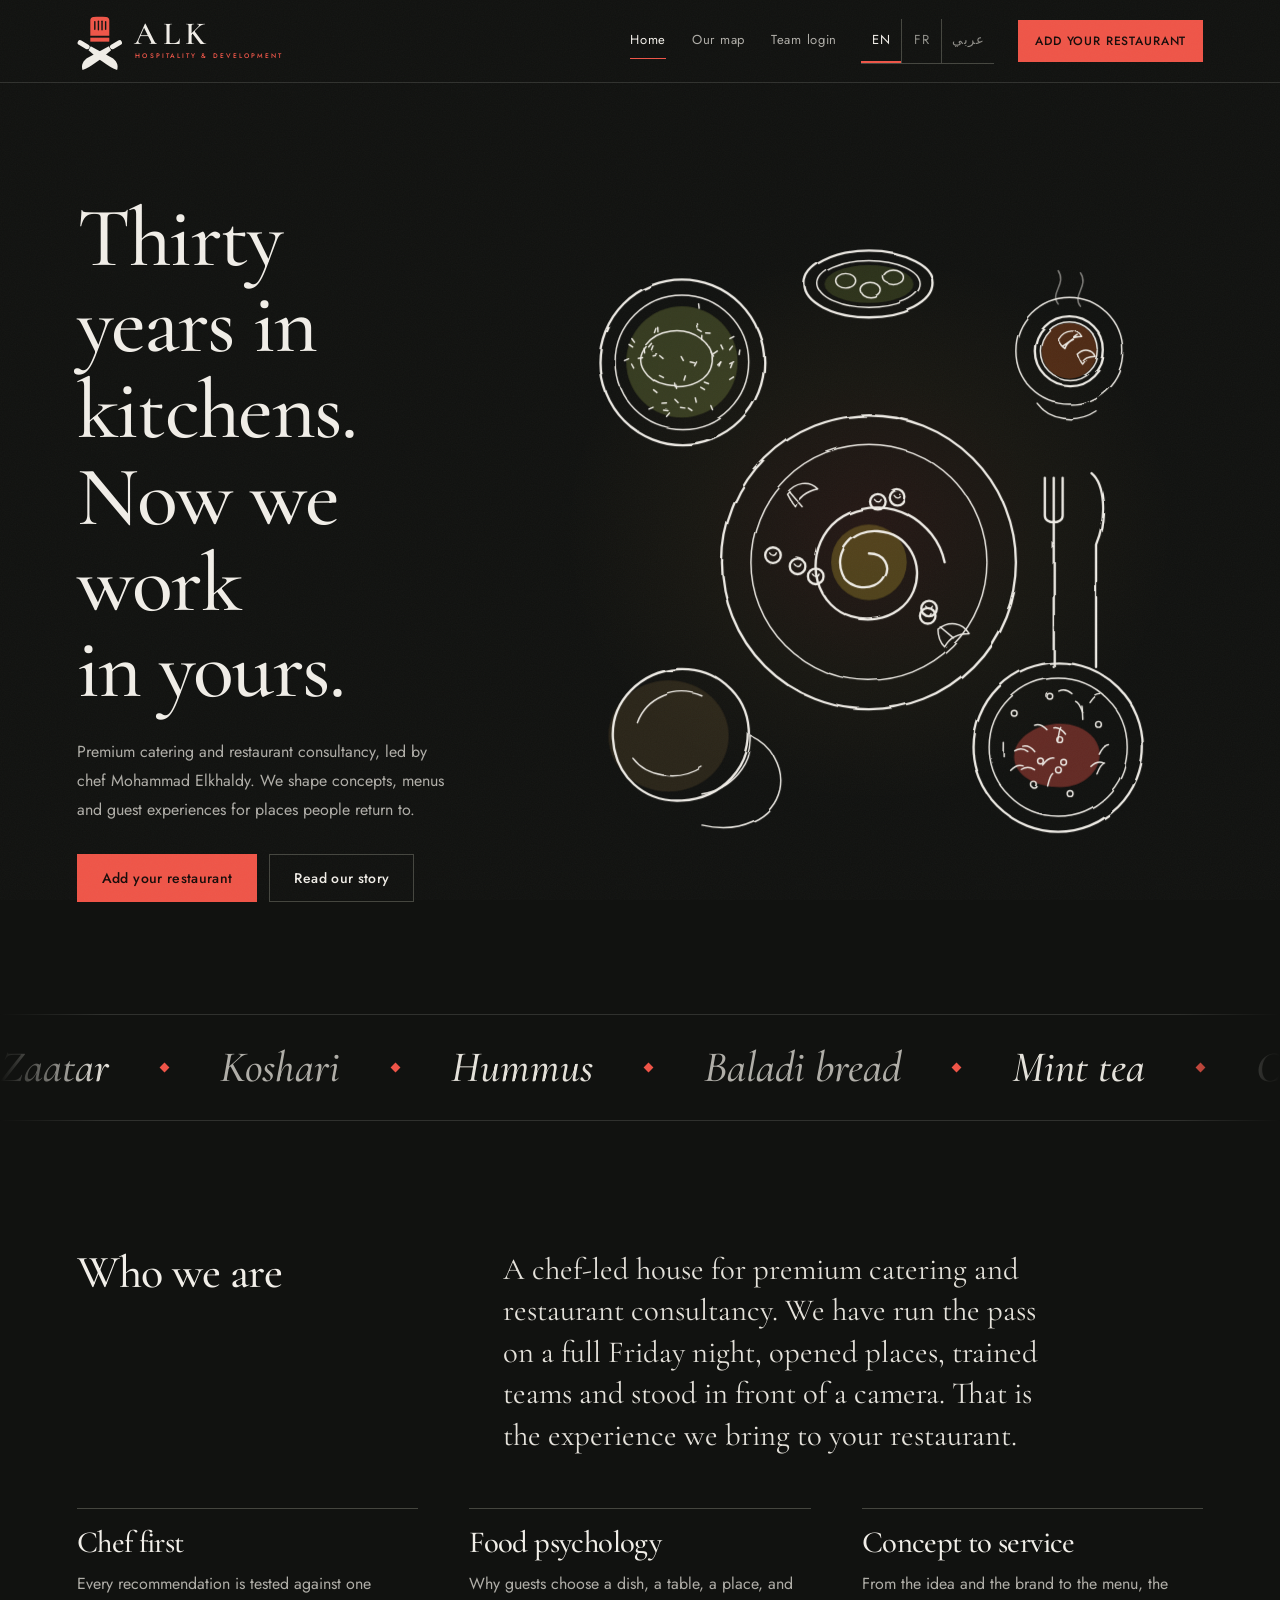
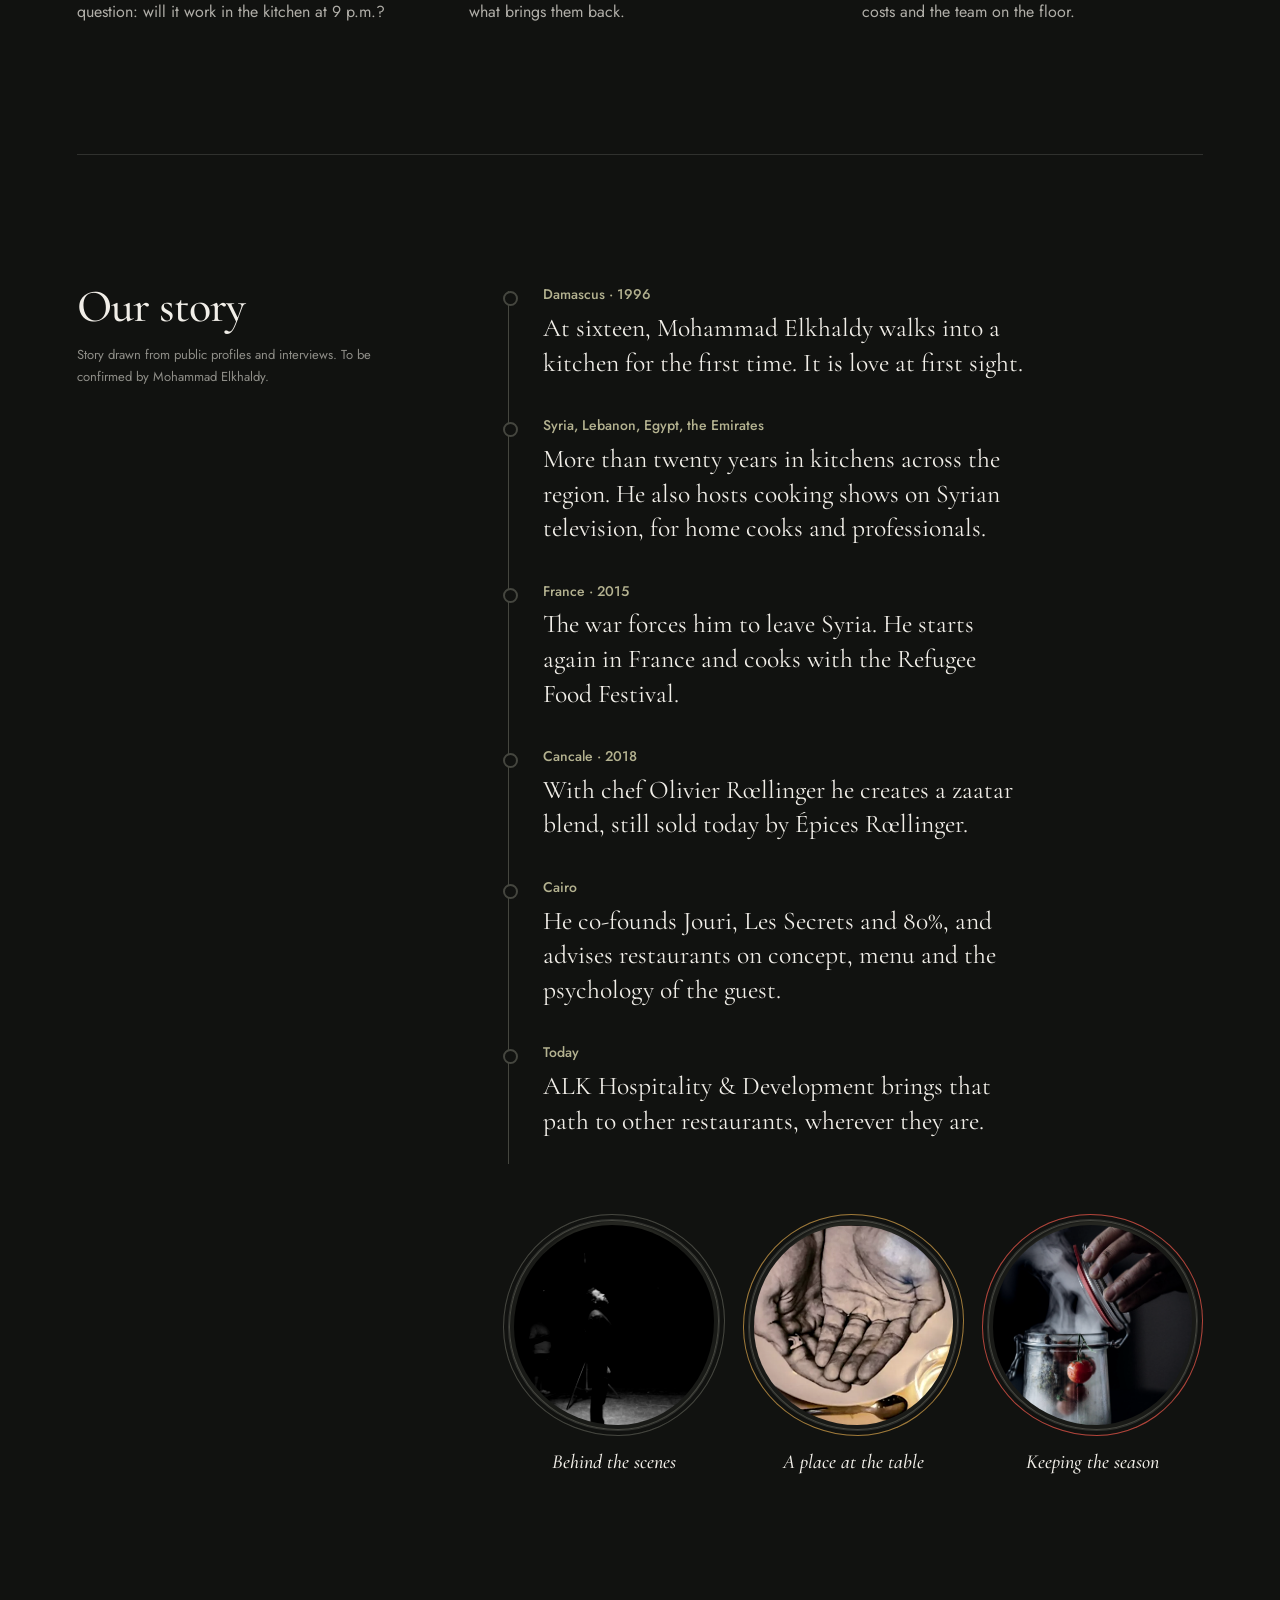
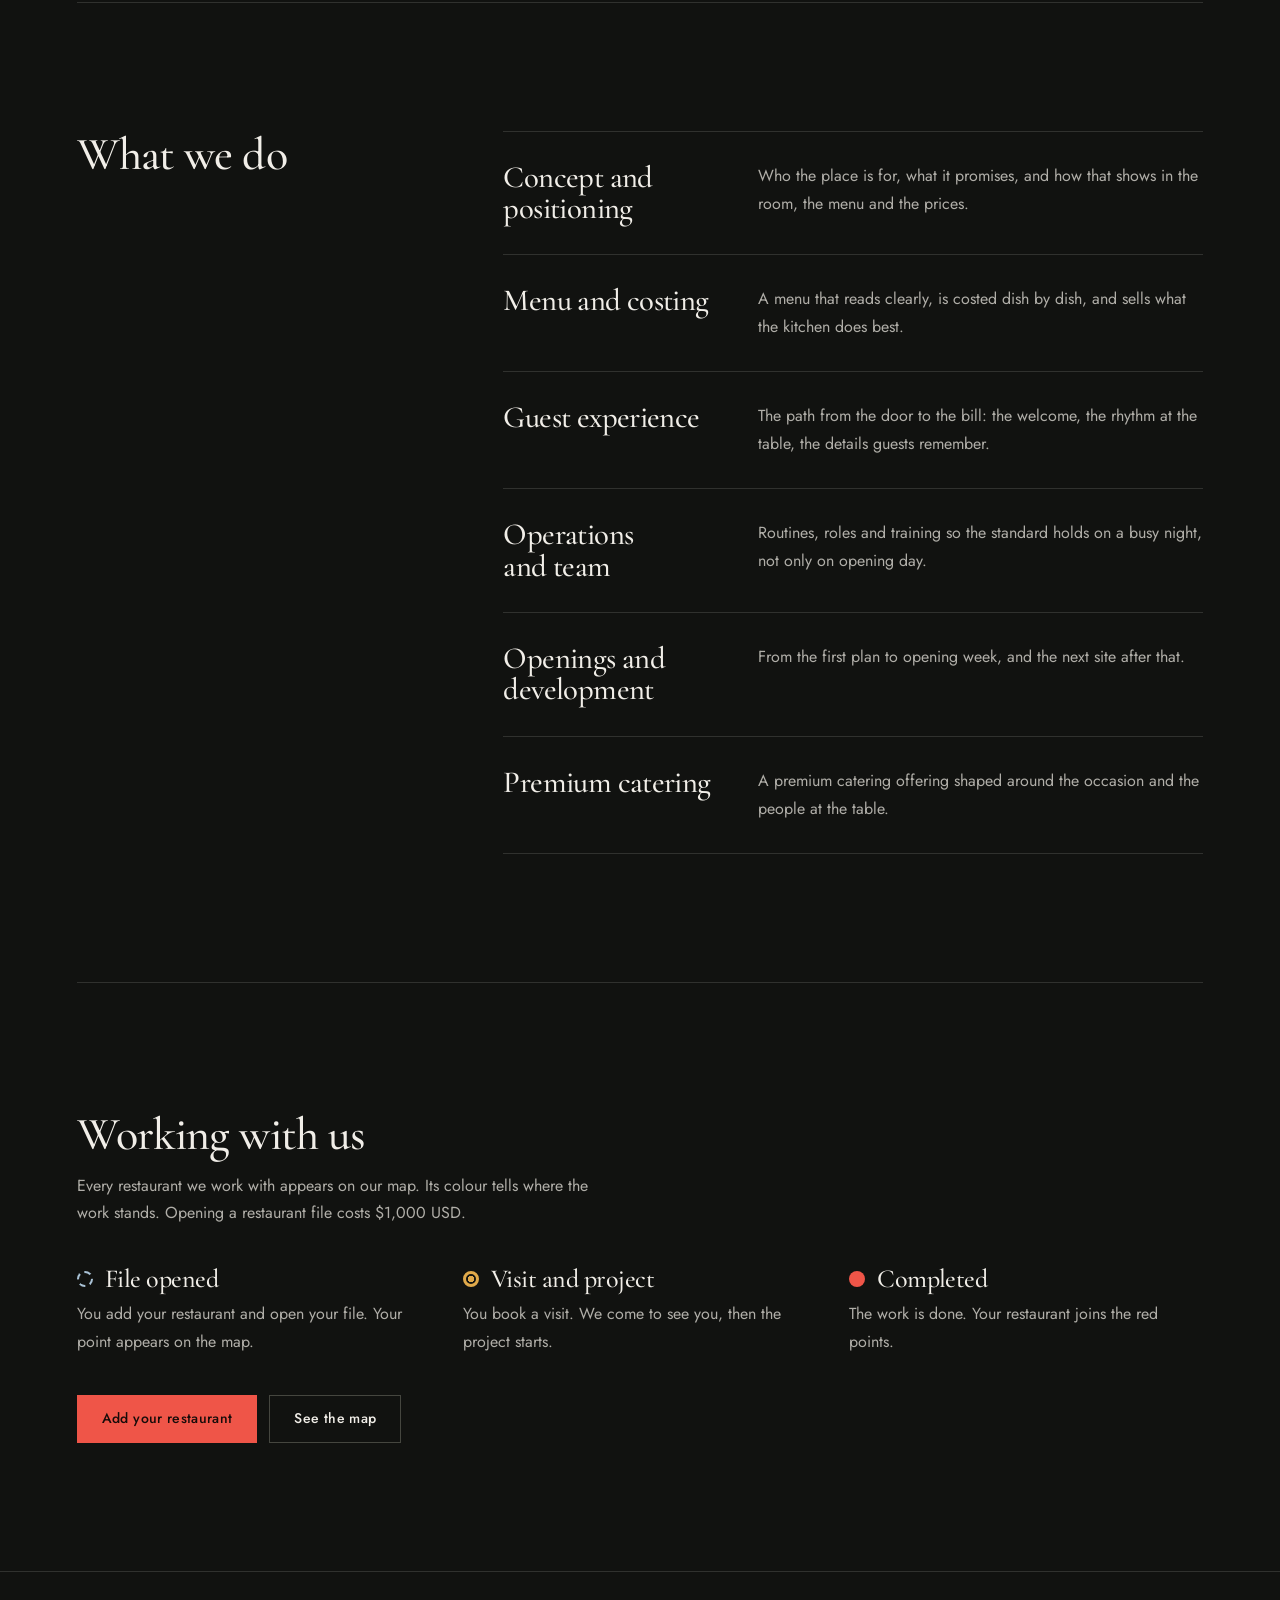
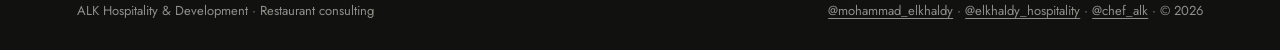
==== commit f19991bd: "Refine ALK visual identity Co-authored-by: Copilot App <223556219+Copilot@users.noreply.github.com>" ====
--- a/index.html
+++ b/index.html
@@ -11,23 +11,23 @@
 <link rel="stylesheet" href="https://fonts.googleapis.com/css2?family=Cormorant+Garamond:ital,wght@0,500;0,600;1,500&family=Jost:wght@400;500;600&family=Amiri:wght@400;700&family=IBM+Plex+Sans+Arabic:wght@400;500;600&display=swap">
 <link rel="stylesheet" href="site.css">
 <style>
-.hero{display:grid;grid-template-columns:minmax(0,5fr) minmax(0,7fr);gap:48px;align-items:center;padding-block:40px 64px;min-height:calc(100vh - 72px)}
-.hero h1{font-size:clamp(42px,5vw,68px)}
-.hero p{color:var(--muted);font-size:17px;margin:22px 0 0;max-width:44ch}
+.hero{display:grid;grid-template-columns:minmax(0,4fr) minmax(0,7fr);gap:clamp(32px,6vw,88px);align-items:center;padding-block:clamp(64px,9vw,112px);min-height:calc(100vh - 82px)}
+.hero h1{font-size:clamp(54px,6.6vw,88px);max-width:9ch}
+.hero p{color:var(--muted);font-size:16px;margin:26px 0 0;max-width:40ch;line-height:1.8}
 .acts{display:flex;flex-wrap:wrap;gap:12px;margin-top:30px}
 .table{position:relative}
-.table::before{content:"";position:absolute;inset:6% 4% 12%;border-radius:50%;background:radial-gradient(closest-side,rgba(239,85,72,.16),rgba(224,169,74,.06) 55%,transparent);filter:blur(12px);animation:glow 7s ease-in-out infinite;pointer-events:none}
+.table::before{content:"";position:absolute;inset:6% 4% 12%;border-radius:50%;background:radial-gradient(closest-side,rgba(239,85,72,.09),rgba(224,169,74,.035) 55%,transparent);pointer-events:none}
 .table svg{position:relative}
 @keyframes glow{0%,100%{opacity:.55;transform:scale(.95)}50%{opacity:1;transform:scale(1.05)}}
 .hero h1,.hero p,.hero .acts{animation:rise 1.1s cubic-bezier(.16,1,.3,1) backwards}
 .hero h1{animation-delay:.1s}.hero p{animation-delay:.3s}.hero .acts{animation-delay:.45s}
 @keyframes rise{from{opacity:0;transform:translateY(32px)}}
-.ticker{margin-inline:calc(50% - 50vw);overflow:hidden;direction:ltr;border-top:1px solid var(--line);padding-block:22px;mask-image:linear-gradient(90deg,transparent,#000 8%,#000 92%,transparent)}
-.ticker .track{display:flex;width:max-content;animation:tick 55s linear infinite}
+.ticker{margin-inline:calc(50% - 50vw);overflow:hidden;direction:ltr;border-block:1px solid var(--line);padding-block:26px;mask-image:linear-gradient(90deg,transparent,#000 8%,#000 92%,transparent)}
+.ticker .track{display:flex;width:max-content;animation:tick 75s linear infinite}
 .ticker:hover .track{animation-play-state:paused}
-.ticker span{display:flex;align-items:center;gap:44px;padding-inline-end:44px;white-space:nowrap;font:italic 500 clamp(26px,3.2vw,44px)/1.2 var(--display);color:#e4e1da}
+.ticker span{display:flex;align-items:center;gap:52px;padding-inline-end:52px;white-space:nowrap;font:italic 500 clamp(28px,3.4vw,46px)/1.2 var(--display);color:#e4e1da}
 .ticker span:nth-child(even){color:var(--muted)}
-.ticker+.band{border-top:1px solid var(--line)}
+.ticker+.band{border-top:0}
 .ticker i{flex:none;width:7px;height:7px;background:var(--red);transform:rotate(45deg)}
 @keyframes tick{to{transform:translateX(-50%)}}
 .table svg{display:block;width:100%;height:auto;max-height:calc(100vh - 150px)}
@@ -43,9 +43,9 @@
 @keyframes draw{to{stroke-dashoffset:0}}
 @keyframes wash{to{opacity:.9}}
 @keyframes steam{0%,100%{opacity:.15;transform:translateY(4px)}50%{opacity:.7;transform:translateY(-4px)}}
-.diffs{display:grid;grid-template-columns:repeat(3,minmax(0,1fr));gap:40px;margin-top:44px}
-.diffs h3{font-size:28px;padding-top:16px;border-top:1px solid var(--red)}
-.diffs p{color:var(--muted);margin:8px 0 0}
+.diffs{display:grid;grid-template-columns:repeat(3,minmax(0,1fr));gap:clamp(24px,4vw,56px);margin-top:52px}
+.diffs h3{font-size:clamp(25px,2.4vw,32px);padding-top:18px;border-top:1px solid var(--line2)}
+.diffs p{color:var(--muted);margin:12px 0 0;max-width:34ch;line-height:1.75}
 .who p.big{font-family:var(--display);font-size:clamp(24px,2.4vw,32px);line-height:1.35;max-width:36ch;margin:0;color:#e4e1da}
 :root[dir=rtl] .who p.big{line-height:1.7}
 .story{list-style:none;margin:0;padding:0;position:relative}
@@ -66,9 +66,11 @@
 .join-cta{display:flex;flex-wrap:wrap;gap:12px;margin-top:40px}
 @media(prefers-reduced-motion:reduce){.story::after{transform:none}.story li::before{border-color:var(--red)}}
 @media(max-width:900px){
-  .hero{grid-template-columns:minmax(0,1fr);min-height:0;gap:24px;padding-top:28px}
+  .hero{grid-template-columns:minmax(0,1fr);min-height:0;gap:24px;padding-block:56px 72px}
+  .hero h1{max-width:14ch;font-size:clamp(46px,10vw,68px)}
   .diffs,.status{grid-template-columns:minmax(0,1fr);gap:28px}
 }
+@media(prefers-reduced-motion:reduce){.ticker .track{animation:none}.hero h1,.hero p,.hero .acts{animation:none}}
 </style>
 </head>
 <body>
--- a/site.css
+++ b/site.css
@@ -11,55 +11,59 @@
 [hidden]{display:none!important}
 *{box-sizing:border-box;min-width:0}
 html{scroll-behavior:smooth;scroll-padding-top:84px}
-body{margin:0;background:var(--bg);color:var(--ink);font:16px/1.6 var(--sans);overflow-x:clip;-webkit-font-smoothing:antialiased}
+body{margin:0;background:var(--bg);color:var(--ink);font:16px/1.7 var(--sans);overflow-x:clip;-webkit-font-smoothing:antialiased}
 ::selection{background:var(--red);color:#111210}
 input,select,textarea{caret-color:var(--red)}
 *{scrollbar-color:var(--line2) transparent;scrollbar-width:thin}
 a{color:inherit;text-underline-offset:.25em}
 button,input,select,textarea{font:inherit;color:inherit}
 :focus-visible{outline:2px solid var(--olive);outline-offset:3px}
-.wrap{max-width:1240px;margin:0 auto;padding-inline:max(5vw,16px)}
-h1,h2,h3{font-family:var(--display);font-weight:500;line-height:1.05;margin:0;text-wrap:balance;letter-spacing:-.01em}
+.wrap{max-width:1360px;margin:0 auto;padding-inline:max(6vw,20px)}
+h1,h2,h3{font-family:var(--display);font-weight:500;line-height:1.02;margin:0;text-wrap:balance;letter-spacing:-.02em}
 :root[dir=rtl] :is(h1,h2,h3){line-height:1.35;letter-spacing:0}
 h2{font-size:clamp(34px,3.6vw,48px)}
 .note{font-size:13px;color:var(--quiet)}
 .vh{position:absolute;width:1px;height:1px;overflow:hidden;clip-path:inset(50%);white-space:nowrap}
-.btn{display:inline-flex;align-items:center;justify-content:center;gap:10px;min-height:46px;padding:0 22px;border:1px solid var(--red);background:var(--red);color:#170c0a;font-weight:600;font-size:15px;cursor:pointer;text-decoration:none;transition:background .25s,color .25s,border-color .25s,transform .35s cubic-bezier(.16,1,.3,1),box-shadow .35s}
+.btn{display:inline-flex;align-items:center;justify-content:center;gap:10px;min-height:48px;padding:0 24px;border:1px solid var(--red);background:var(--red);color:#170c0a;font-weight:500;font-size:14px;letter-spacing:.025em;cursor:pointer;text-decoration:none;transition:background .25s,color .25s,border-color .25s,transform .35s cubic-bezier(.16,1,.3,1),box-shadow .35s}
 .btn:hover{background:#ff6c60;transform:translateY(-2px);box-shadow:0 14px 34px -14px rgba(239,85,72,.85)}
 .btn.ghost:hover{box-shadow:none}
 .btn.ghost{background:transparent;color:var(--ink);border-color:var(--line2)}
 .btn.ghost:hover{border-color:var(--ink)}
 .btn[disabled]{opacity:.45;cursor:not-allowed}
 
-header{position:sticky;top:0;z-index:50;background:rgba(17,18,16,.94);backdrop-filter:blur(8px);border-bottom:1px solid var(--line)}
-.bar{display:flex;align-items:center;gap:28px;height:72px}
+header{position:sticky;top:0;z-index:50;background:var(--bg);border-bottom:1px solid var(--line)}
+.bar{display:flex;align-items:center;gap:24px;height:82px}
 .logo{display:block;flex:none;direction:ltr}
 .logo svg{display:block;width:224px;height:auto;overflow:visible}
-nav{display:flex;gap:24px;margin-inline-start:auto;font-size:15px}
-nav a{white-space:nowrap;text-decoration:none;color:var(--muted);padding-block:4px;border-bottom:1px solid transparent}
+nav{display:flex;gap:26px;margin-inline-start:auto;font-size:13px;letter-spacing:.055em}
+nav a{white-space:nowrap;text-decoration:none;color:var(--muted);padding-block:6px;border-bottom:1px solid transparent;transition:color .2s,border-color .2s}
 nav a:hover{color:var(--ink)}
 nav a[aria-current=page]{color:var(--ink);border-color:var(--red)}
-.langs{display:flex;flex:none;border:1px solid var(--line2)}
+:root[dir=rtl] nav,:root[dir=rtl] .bar .btn{letter-spacing:0}
+.langs{display:flex;flex:none;border-bottom:1px solid var(--line2)}
 .langs button{min-height:44px;min-width:40px;padding:0 10px;border:0;background:none;cursor:pointer;font-size:13px;letter-spacing:.04em;color:var(--quiet)}
 .langs button+button{border-inline-start:1px solid var(--line2)}
 .langs button:hover{color:var(--ink)}
 .langs button[aria-pressed=true]{color:var(--ink);box-shadow:inset 0 -2px 0 var(--red)}
-.bar .btn{min-height:44px;padding:0 16px;font-size:14px}
+.bar .btn{min-height:42px;padding:0 16px;font-size:12px;letter-spacing:.07em;text-transform:uppercase}
 
-.band{padding-block:clamp(56px,7vw,104px);border-top:1px solid var(--line)}
-.split{display:grid;grid-template-columns:minmax(0,4fr) minmax(0,8fr);gap:48px}
-@media(min-width:901px){.split>h2{position:sticky;top:110px;align-self:start}}
+.band{padding-block:clamp(82px,10vw,144px);border-top:1px solid var(--line)}
+.split{display:grid;grid-template-columns:minmax(0,4fr) minmax(0,8fr);gap:clamp(36px,6vw,84px)}
+@media(min-width:901px){.split>h2{position:sticky;top:126px;align-self:start}}
 .rows{list-style:none;margin:0;padding:0}
 .rows{counter-reset:r}
-.rows li{counter-increment:r;transition:background .5s;display:grid;grid-template-columns:minmax(0,5fr) minmax(0,7fr);gap:24px;padding:24px 0;border-top:1px solid var(--line)}
+.rows li{counter-increment:r;transition:background .5s;display:grid;grid-template-columns:minmax(0,4fr) minmax(0,8fr);gap:32px;padding:30px 0;border-top:1px solid var(--line)}
 .rows li:last-child{border-bottom:1px solid var(--line)}
-.rows h3{font-size:28px;transition:transform .5s cubic-bezier(.16,1,.3,1),color .3s}
-.rows h3::before{content:counter(r,decimal-leading-zero);display:block;margin-bottom:10px;font:500 12px/1 var(--sans);letter-spacing:.14em;color:var(--red)}
-.rows li:hover{background:linear-gradient(90deg,rgba(239,85,72,.07),transparent 75%)}
-:root[dir=rtl] .rows li:hover{background:linear-gradient(-90deg,rgba(239,85,72,.07),transparent 75%)}
-.rows li:hover h3{transform:translateX(8px)}
-:root[dir=rtl] .rows li:hover h3{transform:translateX(-8px)}
-.rows p{margin:0;color:var(--muted);max-width:52ch}
+.rows h3{font-size:clamp(25px,2.4vw,32px);transition:color .3s}
+.rows h3::before{content:none}
+.rows li:hover{background:rgba(241,238,232,.025)}
+.rows li:hover h3{color:var(--red-ink)}
+.rows p{margin:0;color:var(--muted);max-width:56ch;line-height:1.75}
+.fee-card{display:flex;align-items:center;justify-content:space-between;gap:20px;margin-top:24px;padding:18px 0;border-block:1px solid var(--line2)}
+.fee-card>div{display:grid;gap:4px}
+.fee-label{font-size:14px;color:var(--ink)}
+.fee-note{font-size:12px;color:var(--muted)}
+.fee-card strong{flex:none;font:500 clamp(28px,4vw,40px)/1 var(--display);color:var(--gold);white-space:nowrap}
 .story-content{display:grid;gap:42px}
 .story-photos{display:grid;grid-template-columns:repeat(3,minmax(0,1fr));gap:18px;align-items:start}
 .story-photos figure{margin:0;text-align:center}
@@ -91,7 +95,7 @@
 
 /* ---------- life ---------- */
 /* paper grain over everything */
-body::after{content:"";position:fixed;inset:0;z-index:100;pointer-events:none;opacity:.06;background-image:url("data:image/svg+xml,%3Csvg xmlns='http://www.w3.org/2000/svg' width='180' height='180'%3E%3Cfilter id='n'%3E%3CfeTurbulence type='fractalNoise' baseFrequency='.85' numOctaves='2' stitchTiles='stitch'/%3E%3C/filter%3E%3Crect width='100%25' height='100%25' filter='url(%23n)'/%3E%3C/svg%3E")}
+body::after{content:"";position:fixed;inset:0;z-index:100;pointer-events:none;opacity:.035;background-image:url("data:image/svg+xml,%3Csvg xmlns='http://www.w3.org/2000/svg' width='180' height='180'%3E%3Cfilter id='n'%3E%3CfeTurbulence type='fractalNoise' baseFrequency='.85' numOctaves='2' stitchTiles='stitch'/%3E%3C/filter%3E%3Crect width='100%25' height='100%25' filter='url(%23n)'/%3E%3C/svg%3E")}
 /* logo: the toque settles, the knives cross, the name slides in */
 .logo .toque{transform-box:fill-box;transform-origin:50% 100%;transition:transform .5s cubic-bezier(.16,1,.3,1);animation:toque 1s cubic-bezier(.16,1,.3,1) backwards}
 .logo .kl,.logo .kr{transform-box:fill-box;transform-origin:50% 50%;animation:knifeL 1s .2s cubic-bezier(.16,1,.3,1) backwards}
@@ -110,15 +114,17 @@
 .rv.in .stg>:nth-child(2){transition-delay:.09s}.rv.in .stg>:nth-child(3){transition-delay:.18s}.rv.in .stg>:nth-child(4){transition-delay:.27s}.rv.in .stg>:nth-child(5){transition-delay:.36s}.rv.in .stg>:nth-child(6){transition-delay:.45s}
 
 @media(max-width:900px){
-  nav{gap:16px;font-size:14px}.bar{gap:14px}.bar .btn{display:none}
-  .split{grid-template-columns:minmax(0,1fr);gap:28px}
+  nav{gap:16px;font-size:12px}.bar{gap:14px;height:74px}.bar .btn{display:none}
+  .split{grid-template-columns:minmax(0,1fr);gap:34px}
 }
 @media(max-width:600px){
-  .logo svg{width:120px}.bar{gap:10px}nav{gap:10px;font-size:13px}.langs button{min-width:30px;padding:0 5px;font-size:12px}
+  .wrap{padding-inline:20px}
+  .logo svg{width:120px}.bar{gap:10px;height:68px}nav{gap:10px;font-size:11px;letter-spacing:0}.langs button{min-width:30px;padding:0 5px;font-size:11px}
   .rows li{grid-template-columns:minmax(0,1fr);gap:8px}
   .grid2{grid-template-columns:minmax(0,1fr)}
   .story-photos{grid-template-columns:repeat(2,minmax(0,1fr));gap:18px 14px}
   .story-photos figure:last-child{grid-column:1/-1;width:calc((100% - 14px)/2);justify-self:center}
+  .fee-card{align-items:flex-start;flex-direction:column;gap:10px}
 }
 @media(max-width:380px){.logo svg{width:100px}.bar{gap:8px}nav{gap:8px}}
 @media(prefers-reduced-motion:reduce){html{scroll-behavior:auto}.rv,.rv .stg>*{opacity:1!important;transform:none!important}*,*::before,*::after{animation:none!important;transition:none!important}}
